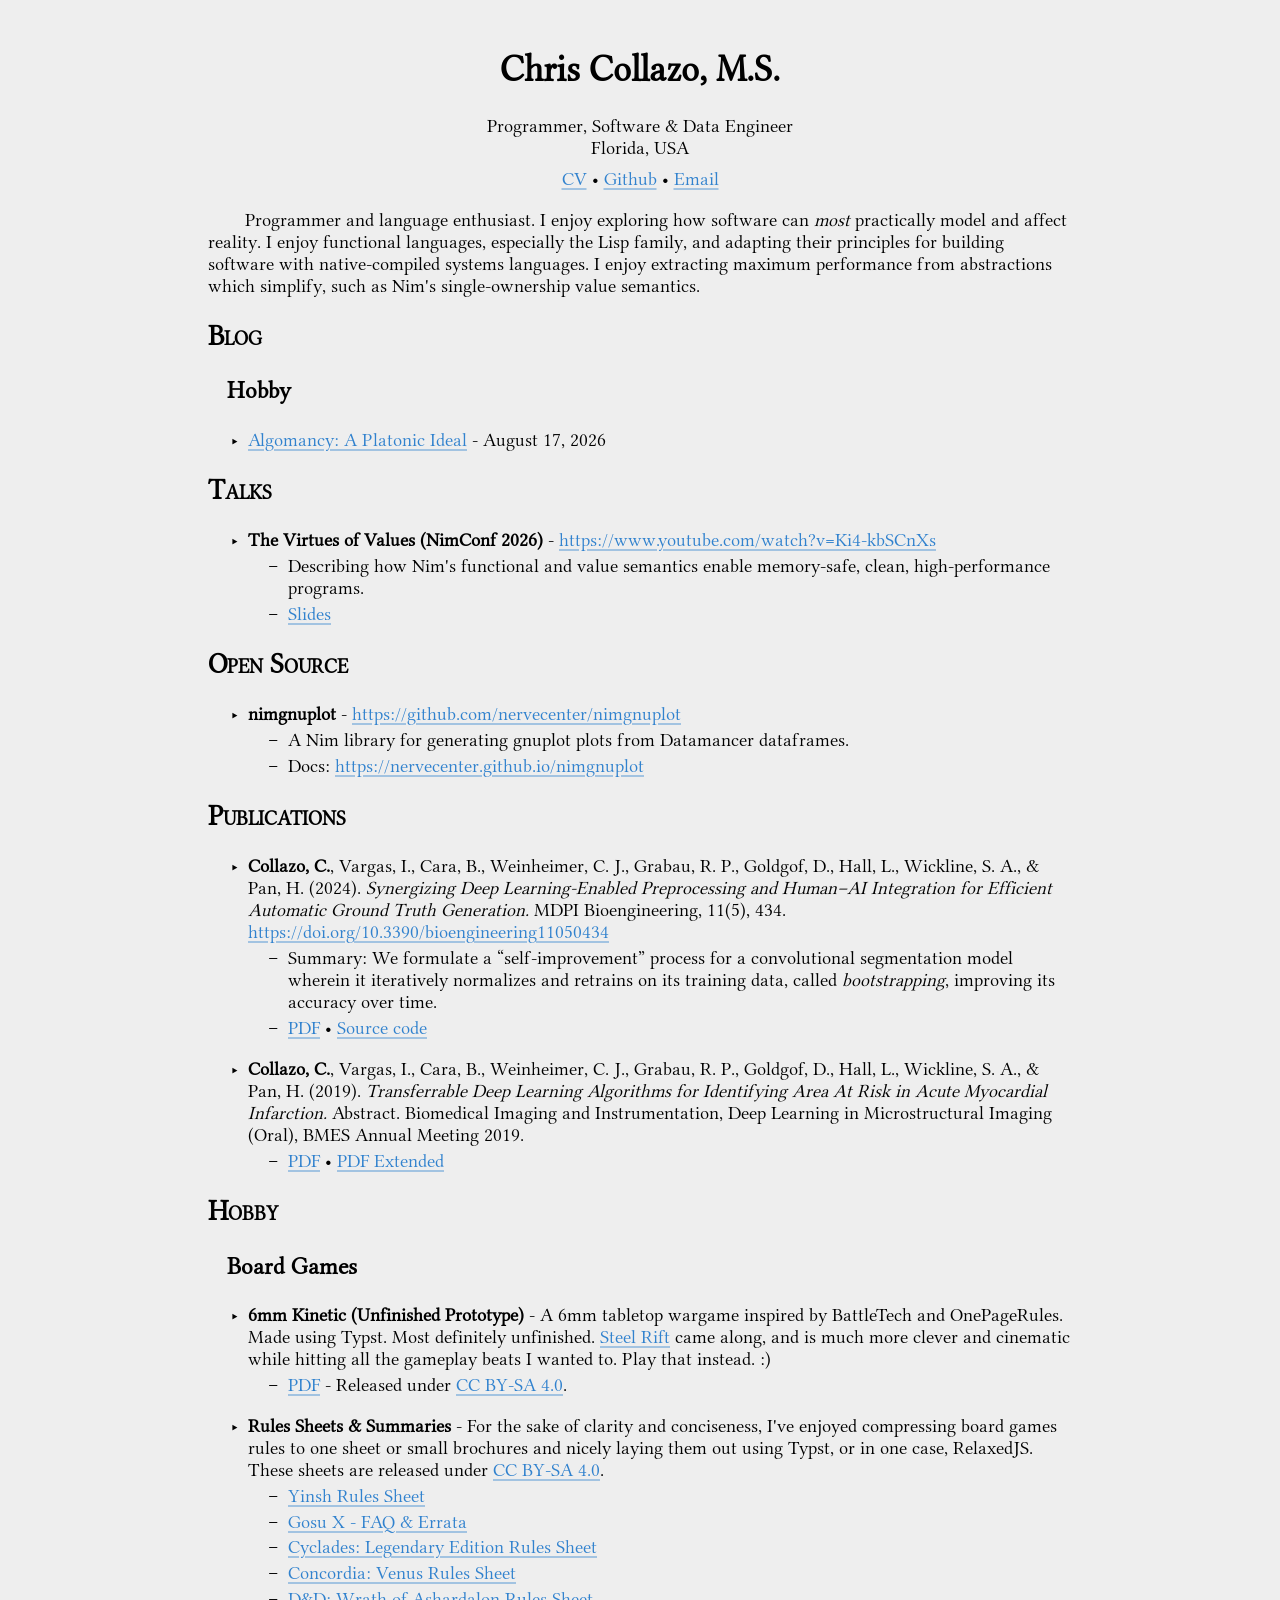
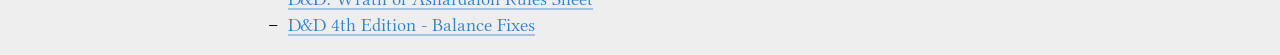
==== index.html @ 67cae838 "Separate stylesheet. Added Algomancy review, in new Blog section." ====
<!DOCTYPE html>
<html>
    <head>
        <meta charset="utf-8" />
        <title>Chris Collazo</title>
        <link rel="stylesheet" href="cc_style.css">
    </head>
    <body>
        <div id="main-column">
            <h1 style="text-align:center">Chris Collazo, M.S.</h1>
            <div id="info">
                Programmer, Software & Data Engineer</br>
                Florida, USA</br>
            </div>
            <div id="links">
                <a href="docs/chris_collazo_cv_2026.pdf">CV</a> • <a href="https://github.com/nervecenter">Github</a> • <a href="mailto:nervecenter7@gmail.com">Email</a>
            </div>
            <div id="summary">
                <p>Programmer and language enthusiast. I enjoy exploring how software can <i>most</i> practically model and affect reality. I enjoy functional languages, especially the Lisp family, and adapting their principles for building software with native-compiled systems languages. I enjoy extracting maximum performance from abstractions which simplify, such as Nim's single-ownership value semantics.</p>
            </div>
            <h2>Blog</h2>
            <h3 class="subsection-header">Hobby</h3>
            <ul>
                <li><a href="algomancy_a_platonic_ideal.html">Algomancy: A Platonic Ideal</a> - August 17, 2026</li>
            </ul>
            <h2>Talks</h2>
            <ul>
                <li><b>The Virtues of Values (NimConf 2026)</b> - <a href="https://www.youtube.com/watch?v=Ki4-kbSCnXs">https://www.youtube.com/watch?v=Ki4-kbSCnXs</a>
                    <ul>
                        <li>Describing how Nim's functional and value semantics enable memory-safe, clean, high-performance programs.</li>
                        <li><a href="docs/The Virtues of Values Final Draft.pdf">Slides</a></li>
                    </ul>
                </li>
            </ul>
            <h2>Open Source</h2>
            <ul>
                <li><b>nimgnuplot</b> - <a href="https://github.com/nervecenter/nimgnuplot">https://github.com/nervecenter/nimgnuplot</a>
                    <ul>
                        <li>A Nim library for generating gnuplot plots from Datamancer dataframes.</li>
                        <li>Docs: <a href="https://nervecenter.github.io/nimgnuplot">https://nervecenter.github.io/nimgnuplot</a></li>
                    </ul>
                </li>
            </ul>
            <h2>Publications</h2>
            <ul>
                <li><b>Collazo, C.</b>, Vargas, I., Cara, B., Weinheimer, C. J., Grabau, R. P., Goldgof, D., Hall, L., Wickline, S. A., & Pan, H. (2024). <i>Synergizing Deep Learning-Enabled Preprocessing and Human–AI Integration for Efficient Automatic Ground Truth Generation.</i> MDPI Bioengineering, 11(5), 434. <a href="https://doi.org/10.3390/bioengineering11050434">https://doi.org/10.3390/bioengineering11050434</a></a>
                    <ul>
                        <li>Summary: We formulate a “self-improvement” process for a convolutional segmentation model wherein it iteratively normalizes and retrains on its training data, called <i>bootstrapping</i>, improving its accuracy over time.</li>
                        <li><a href="docs/bioengineering-11-00434.pdf">PDF</a> • <a href="https://github.com/nervecenter/bsp-experiment">Source code</a></li>
                    </ul>
                </li>
                <li>
                    <b>Collazo, C.</b>, Vargas, I., Cara, B., Weinheimer, C. J., Grabau, R. P., Goldgof, D., Hall, L., Wickline, S. A., & Pan, H. (2019). <i>Transferrable Deep Learning Algorithms for Identifying Area At Risk in Acute Myocardial Infarction.</i> Abstract. Biomedical Imaging and Instrumentation, Deep Learning in Microstructural Imaging (Oral), BMES Annual Meeting 2019.
                    <ul>
                        <li><a href="docs/Chris Collazo BME Abstract Final Draft.pdf">PDF</a> • <a href="docs/Chris Collazo BMES Extended Abstract - Final Draft Revised.pdf">PDF Extended</a></li>
                    </ul>
                </li>
            </ul>
            <h2>Hobby</h2>
            <h3 class="subsection-header">Board Games</h3>
            <ul>
                <li><b>6mm Kinetic (Unfinished Prototype)</b> - A 6mm tabletop wargame inspired by BattleTech and OnePageRules. Made using Typst. Most definitely unfinished. <a href="https://www.steelrift.com/">Steel Rift</a> came along, and is much more clever and cinematic while hitting all the gameplay beats I wanted to. Play that instead. :)
                    <ul>
                        <li><a href="docs/6mm_kinetic_open.pdf">PDF</a> -  Released under <a href="https://creativecommons.org/licenses/by-sa/4.0/deed.en">CC BY-SA 4.0</a>.</li>
                    </ul>
                </li>
                <li><b>Rules Sheets & Summaries</b> - For the sake of clarity and conciseness, I've enjoyed compressing board games rules to one sheet or small brochures and nicely laying them out using Typst, or in one case, RelaxedJS. These sheets are released under <a href="https://creativecommons.org/licenses/by-sa/4.0/deed.en">CC BY-SA 4.0</a>.
                    <ul>
                        <li><a href="docs/yinsh_rules_sheet.pdf">Yinsh Rules Sheet</a></li>
                        <li><a href="docs/Gosu_X_Clarifications_Errata_FAQ.pdf">Gosu X - FAQ & Errata</a></li>
                        <li><a href="docs/cyclades_rules_sheet.pdf">Cyclades: Legendary Edition Rules Sheet</a></li>
                        <li><a href="docs/concordia_rules_sheet.pdf">Concordia: Venus Rules Sheet</a></li>
                        <li><a href="docs/ashardalon_rules_sheet.pdf">D&D: Wrath of Ashardalon Rules Sheet</a></li>
                        <li><a href="docs/4e_balance_fixes.pdf">D&D 4th Edition - Balance Fixes</a></li>
                    </ul>
                </li>
            </ul>
        </div>
    </body>
</html>
---- cc_style.css ----
/* Copyright Chris Collazo */

/*@font-face {
    font-family: "EB Garamond";
    src: url("fonts/EBGaramond-VariableFont_wght.woff2") format('woff2');
}
@font-face {
    font-family: "EB Garamond";
    src: url("fonts/EBGaramond-Italic-VariableFont_wght.woff2") format('woff2');
    font-style: italic;
}*/

@font-face {
    font-family: "Libertinus Serif Display";
    src: url("fonts/LibertinusSerifDisplay-Regular.woff2") format('woff2');
}

body {
    /*font-family: "EB Garamond", "serif";*/
    font-family: "Libertinus Serif Display", "serif";
    background-color: #EEEEEE;
    font-size: 14pt;
}

#main-column {
    margin-left: auto;
    margin-right: auto;
    margin-top: 0.5in;
    max-width: 9in;
}

#info {
    text-align:center;
}

#links {
    text-align:center;
    margin-top: 0.5em;
}

p {
    text-indent: 2em;
}

#summary {
    margin-top: 1em;
    margin-bottom: 1em;
}

#summary p {
    margin-top: 0in;
    margin-bottom: 0in;
}

h2 {
    font-variant: small-caps;
}

h3 {
    font-size: 1.3em;
}

h4 {
    font-size: 1.1em;
    color: #555555;
    margin-top: 1em;
    margin-bottom: 1em;
}

.subsection-header {
    margin-left: 0.2in;
}

ul {
    list-style-type: "‣  ";
}
ul ul {
    list-style-type: "–  ";
}
#main-column > ul > li {
    margin-bottom: 0.2in;
}
li {
    margin-top: 0.04in;
}

a {
    color: #3182CE;
    text-decoration: underline;
    text-decoration-color: rgba(49, 130, 206, 0.4);
    text-decoration-thickness: 1.5px;
    text-underline-offset: 3px;
}

a:hover {
    color: #2B6CB0;
    text-decoration-color: #2B6CB0;
    text-decoration-thickness: 2px;
}

a:visited {
    color: #553C9A;
    text-decoration-color: rgba(85, 60, 154, 0.4);
}

img {
    display: block;
    margin-left: auto;
    margin-right: auto;
}

.caption {
    display: block;
    margin-left: auto;
    margin-right: auto;
    width: 75%;
    text-align: center;
    text-indent: 0;
}

#main-column > .compact-list > li {
    margin-top: 0.04in;
    margin-bottom: 0.04in;
}
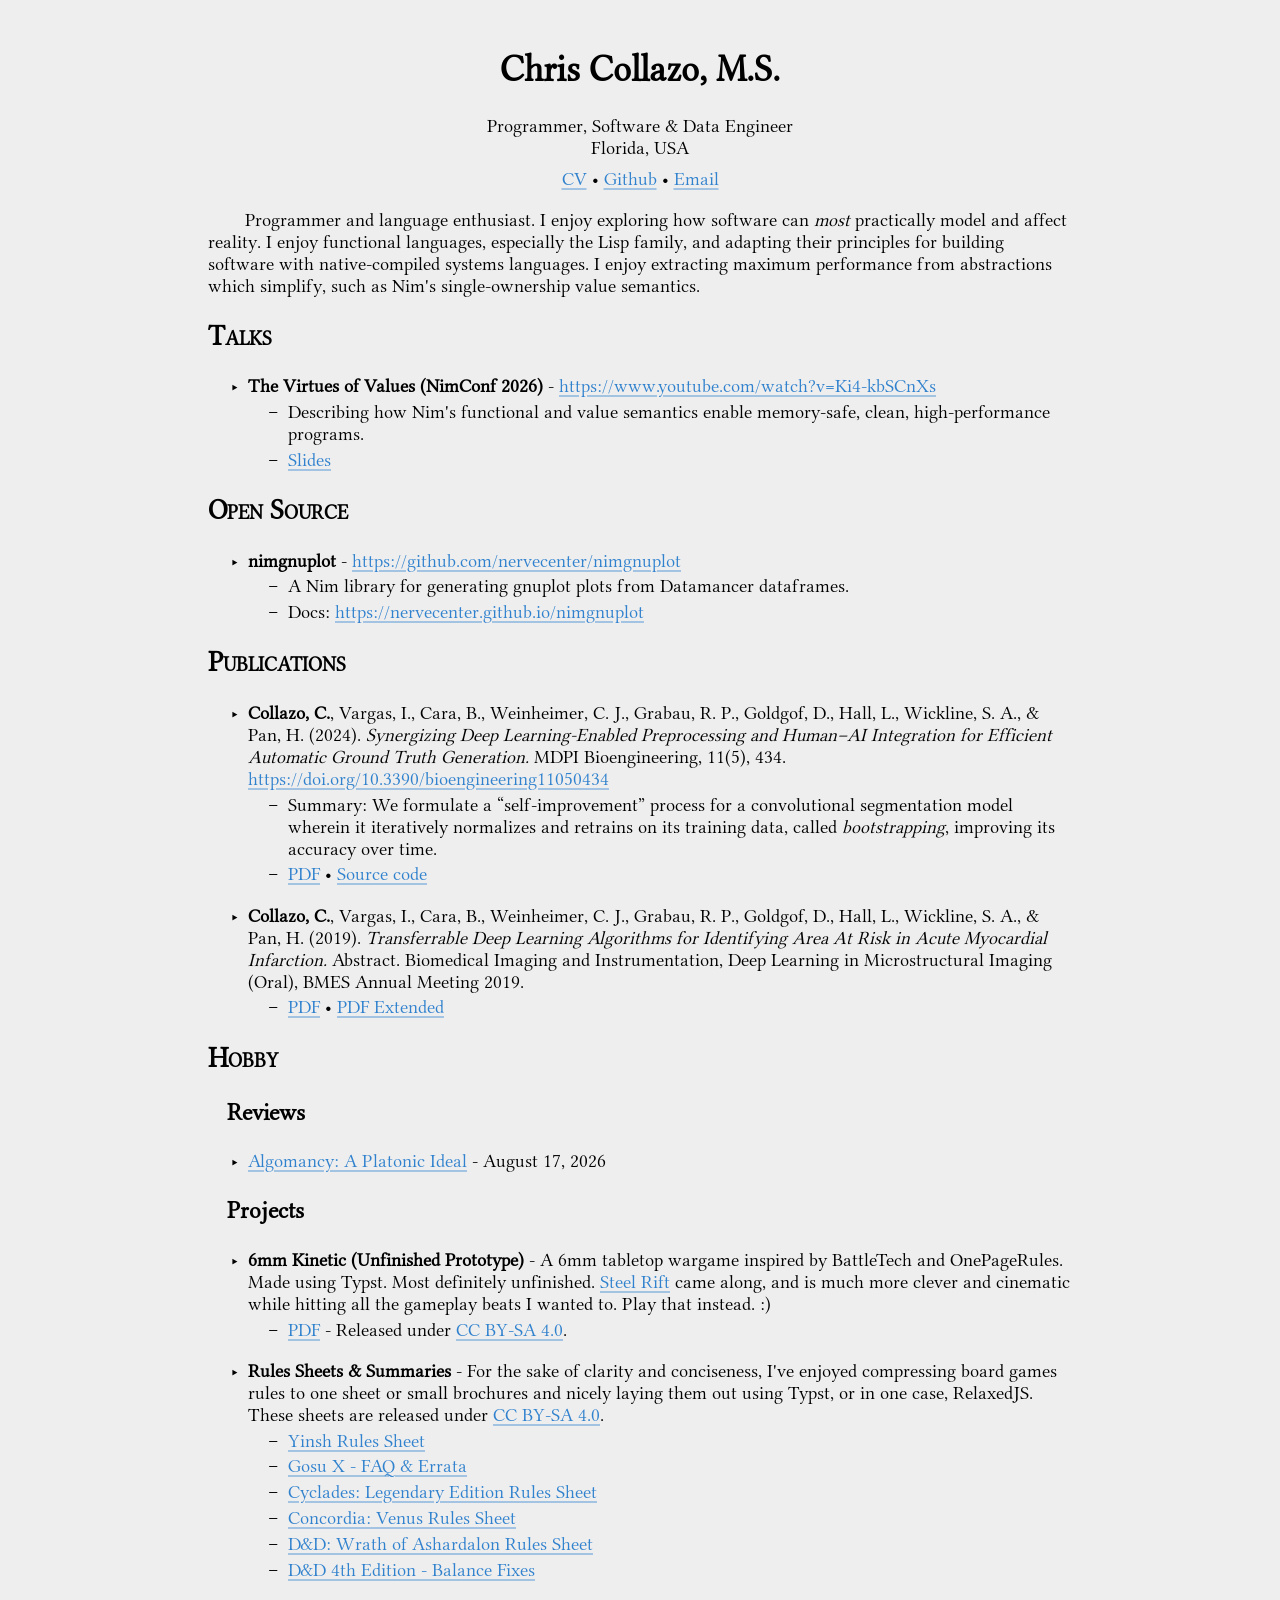
==== commit 8359fdbb: "Consolidated Hobby to its own section." ====
--- a/index.html
+++ b/index.html
@@ -18,11 +18,7 @@
             <div id="summary">
                 <p>Programmer and language enthusiast. I enjoy exploring how software can <i>most</i> practically model and affect reality. I enjoy functional languages, especially the Lisp family, and adapting their principles for building software with native-compiled systems languages. I enjoy extracting maximum performance from abstractions which simplify, such as Nim's single-ownership value semantics.</p>
             </div>
-            <h2>Blog</h2>
-            <h3 class="subsection-header">Hobby</h3>
-            <ul>
-                <li><a href="algomancy_a_platonic_ideal.html">Algomancy: A Platonic Ideal</a> - August 17, 2026</li>
-            </ul>
+            <!-- <h2>Blog</h2> -->
             <h2>Talks</h2>
             <ul>
                 <li><b>The Virtues of Values (NimConf 2026)</b> - <a href="https://www.youtube.com/watch?v=Ki4-kbSCnXs">https://www.youtube.com/watch?v=Ki4-kbSCnXs</a>
@@ -57,7 +53,11 @@
                 </li>
             </ul>
             <h2>Hobby</h2>
-            <h3 class="subsection-header">Board Games</h3>
+            <h3 class="subsection-header">Reviews</h3>
+            <ul>
+                <li><a href="algomancy_a_platonic_ideal.html">Algomancy: A Platonic Ideal</a> - August 17, 2026</li>
+            </ul>
+            <h3 class="subsection-header">Projects</h3>
             <ul>
                 <li><b>6mm Kinetic (Unfinished Prototype)</b> - A 6mm tabletop wargame inspired by BattleTech and OnePageRules. Made using Typst. Most definitely unfinished. <a href="https://www.steelrift.com/">Steel Rift</a> came along, and is much more clever and cinematic while hitting all the gameplay beats I wanted to. Play that instead. :)
                     <ul>
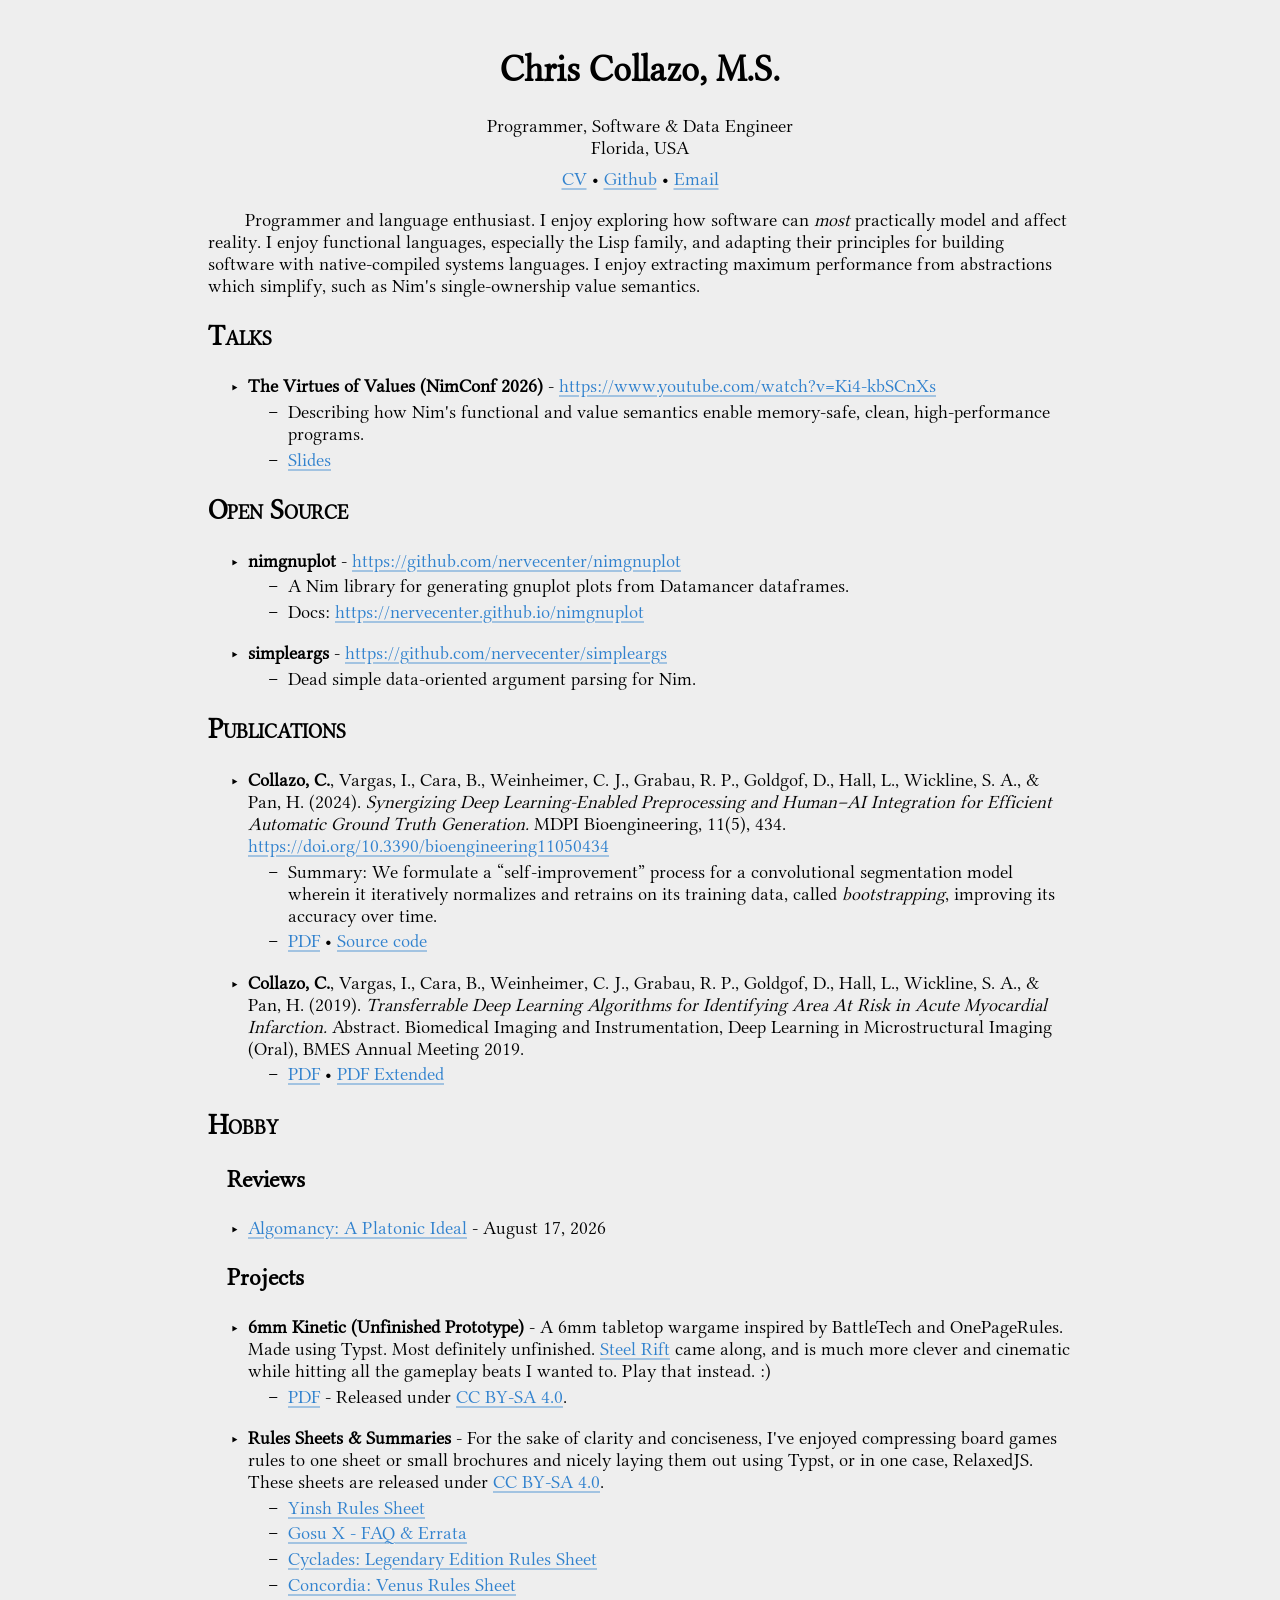
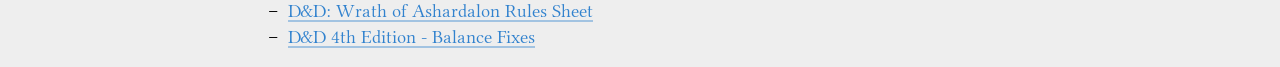
==== commit 0dd9ad55: "Added simpleargs to open source section." ====
--- a/index.html
+++ b/index.html
@@ -34,6 +34,11 @@
                     <ul>
                         <li>A Nim library for generating gnuplot plots from Datamancer dataframes.</li>
                         <li>Docs: <a href="https://nervecenter.github.io/nimgnuplot">https://nervecenter.github.io/nimgnuplot</a></li>
+                    </ul>
+                </li>
+                <li><b>simpleargs</b> - <a href="https://github.com/nervecenter/simpleargs">https://github.com/nervecenter/simpleargs</a>
+                    <ul>
+                        <li>Dead simple data-oriented argument parsing for Nim.</li>
                     </ul>
                 </li>
             </ul>
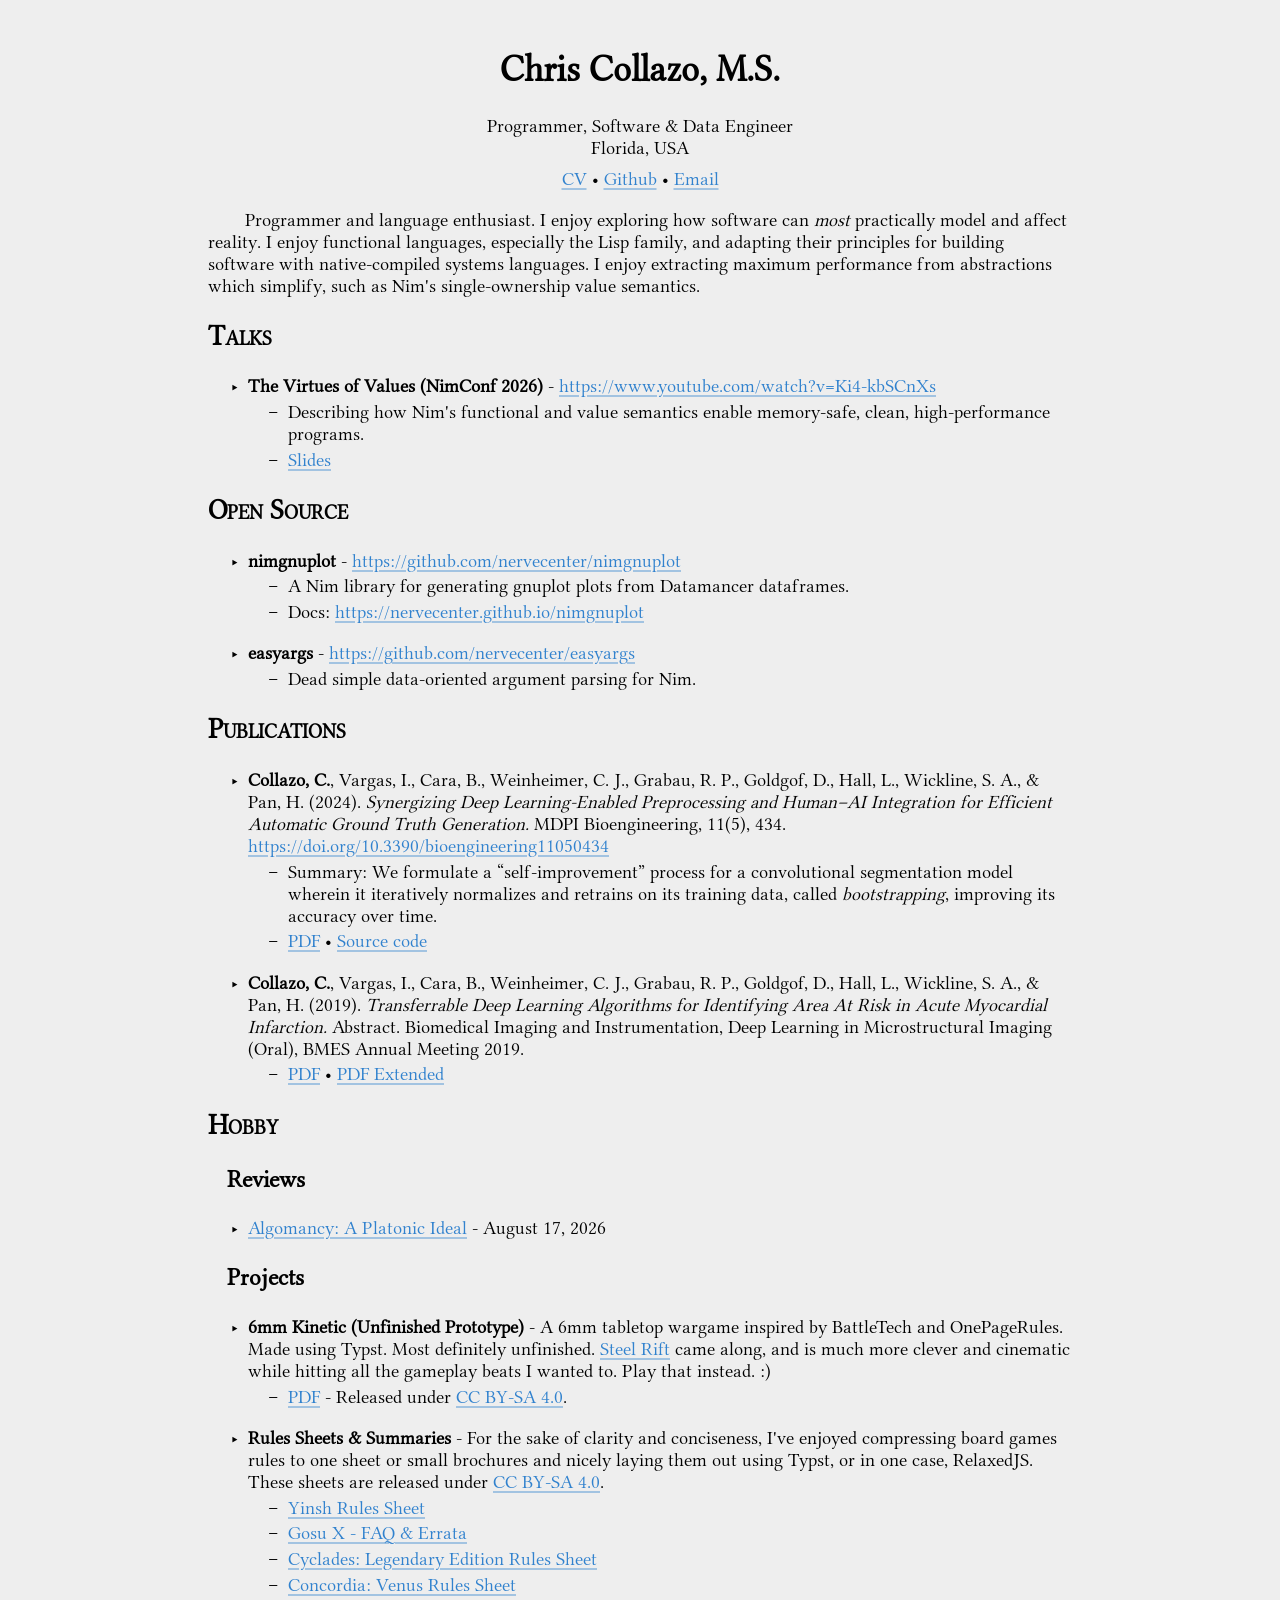
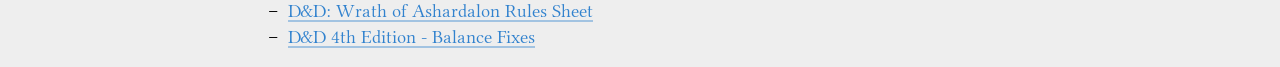
==== commit 9def8a7a: "Renamed `simpleargs` to `easyargs`." ====
--- a/index.html
+++ b/index.html
@@ -36,7 +36,7 @@
                         <li>Docs: <a href="https://nervecenter.github.io/nimgnuplot">https://nervecenter.github.io/nimgnuplot</a></li>
                     </ul>
                 </li>
-                <li><b>simpleargs</b> - <a href="https://github.com/nervecenter/simpleargs">https://github.com/nervecenter/simpleargs</a>
+                <li><b>easyargs</b> - <a href="https://github.com/nervecenter/easyargs">https://github.com/nervecenter/easyargs</a>
                     <ul>
                         <li>Dead simple data-oriented argument parsing for Nim.</li>
                     </ul>
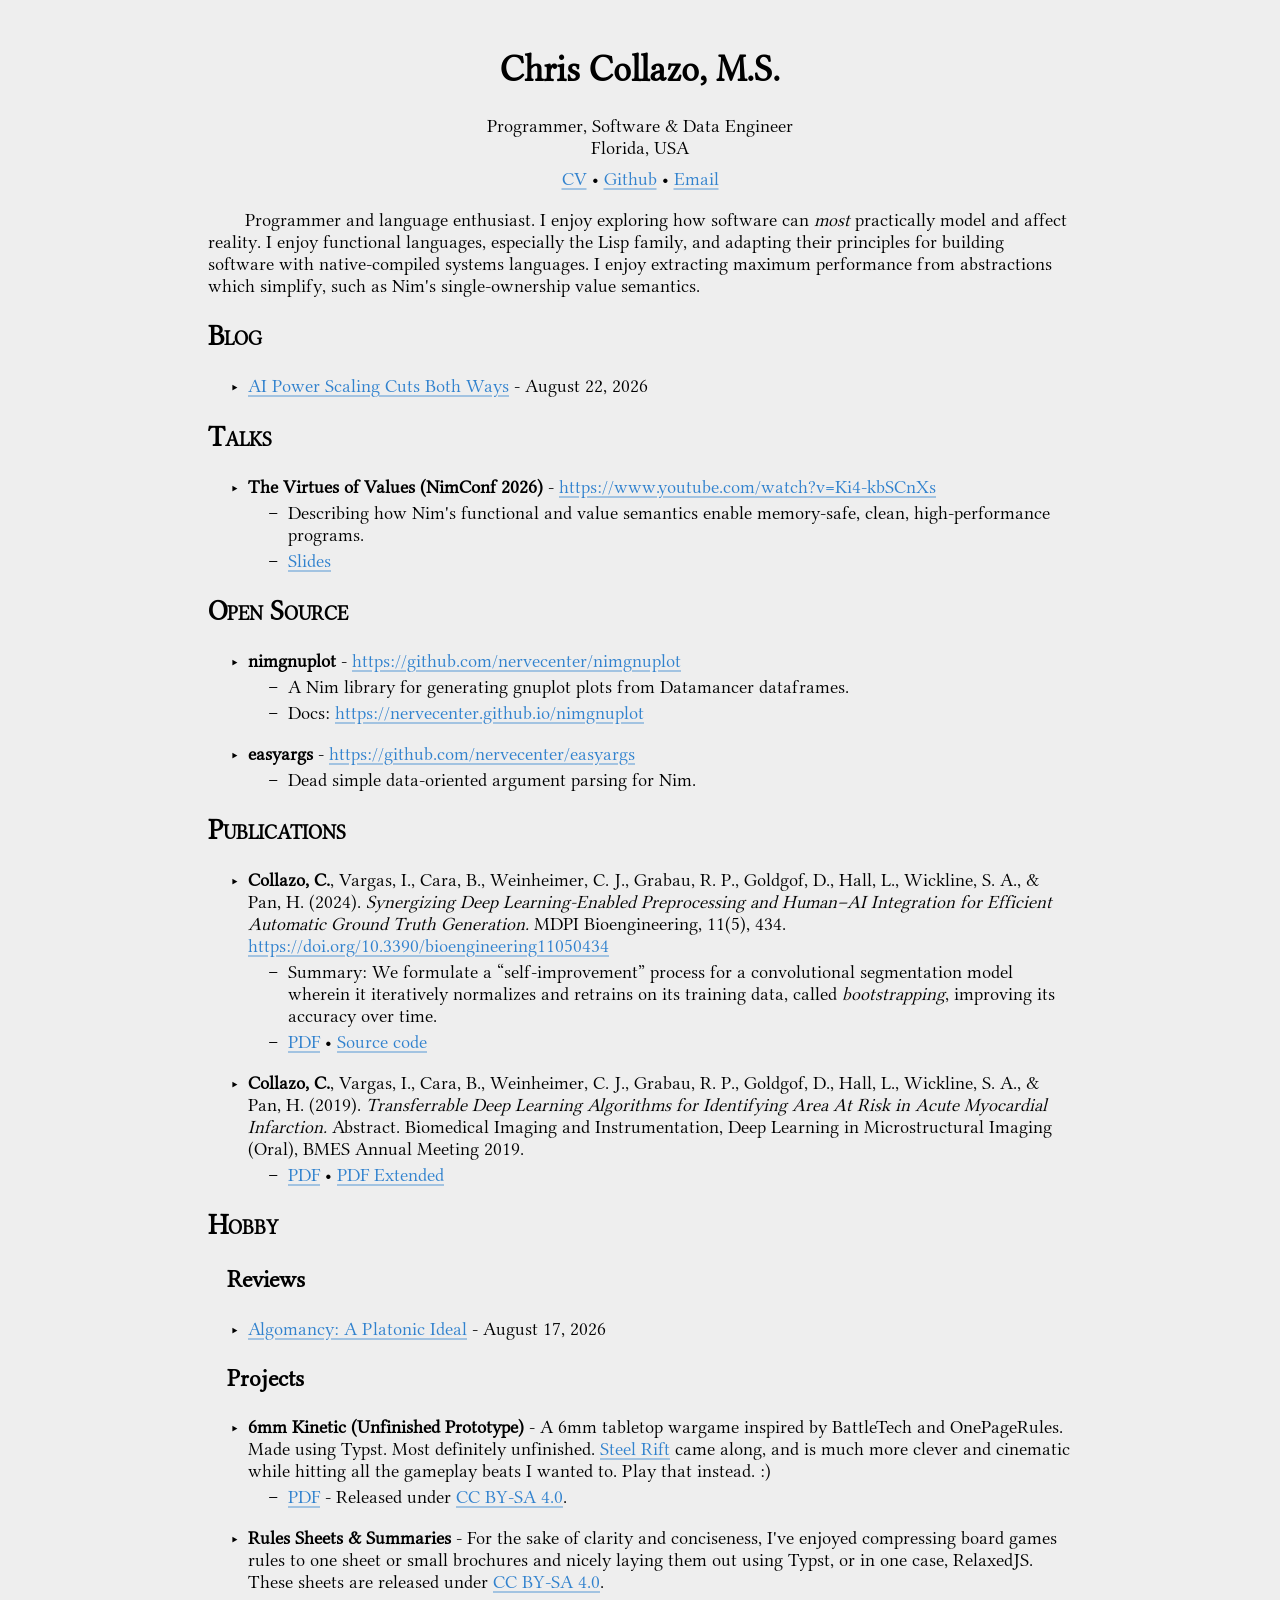
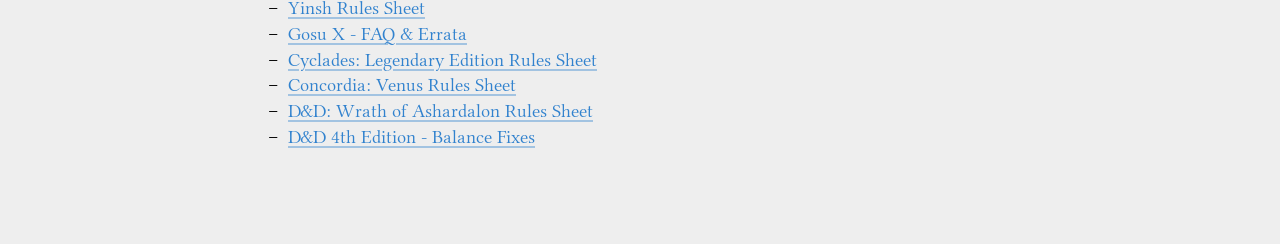
==== commit 7171a3b9: "Added AI Power Scaling blog post." ====
--- a/index.html
+++ b/index.html
@@ -18,7 +18,10 @@
             <div id="summary">
                 <p>Programmer and language enthusiast. I enjoy exploring how software can <i>most</i> practically model and affect reality. I enjoy functional languages, especially the Lisp family, and adapting their principles for building software with native-compiled systems languages. I enjoy extracting maximum performance from abstractions which simplify, such as Nim's single-ownership value semantics.</p>
             </div>
-            <!-- <h2>Blog</h2> -->
+            <h2>Blog</h2>
+            <ul>
+                <li><a href="ai_power_scaling_cuts_both_ways.html">AI Power Scaling Cuts Both Ways</a> - August 22, 2026</li>
+            </ul>
             <h2>Talks</h2>
             <ul>
                 <li><b>The Virtues of Values (NimConf 2026)</b> - <a href="https://www.youtube.com/watch?v=Ki4-kbSCnXs">https://www.youtube.com/watch?v=Ki4-kbSCnXs</a>
--- a/cc_style.css
+++ b/cc_style.css
@@ -26,11 +26,16 @@
     margin-left: auto;
     margin-right: auto;
     margin-top: 0.5in;
+    margin-bottom: 1in;
     max-width: 9in;
 }
 
+.article-header {
+    text-align: center;
+}
+
 #info {
-    text-align:center;
+    text-align: center;
 }
 
 #links {
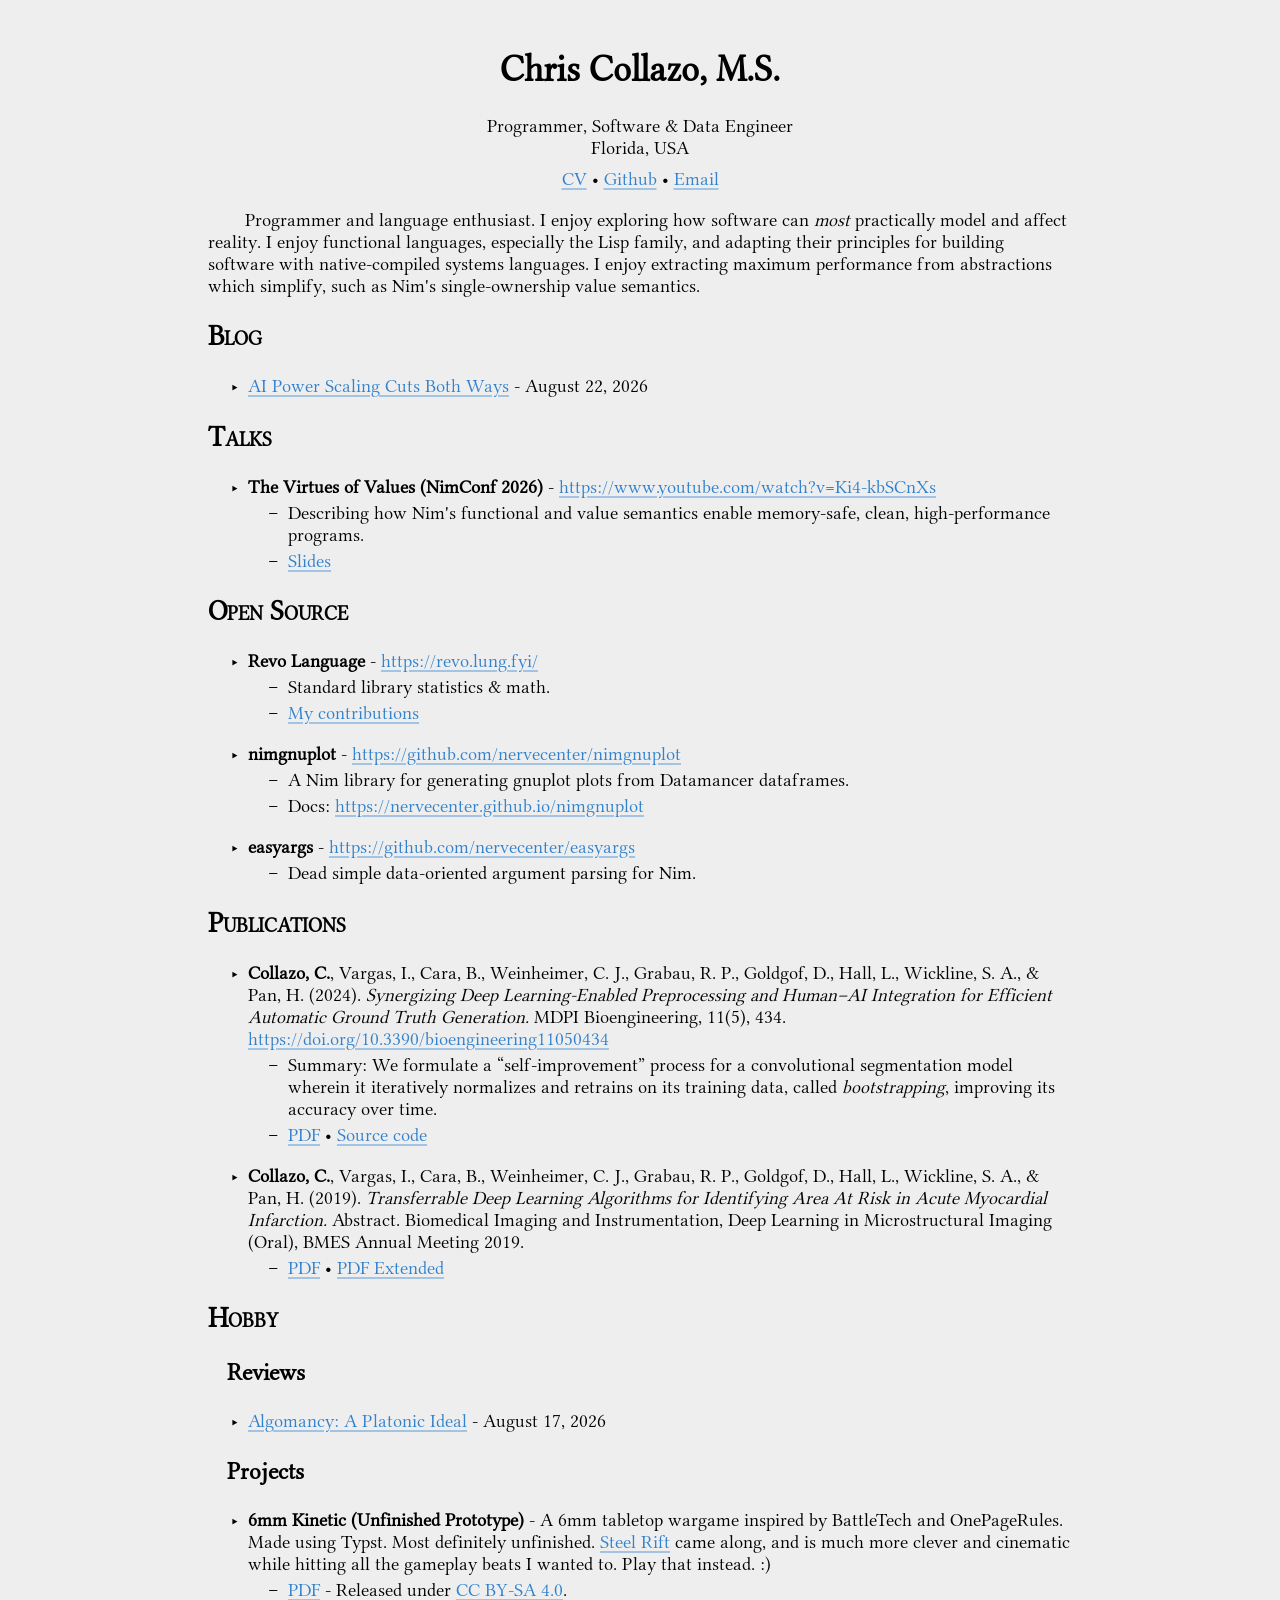
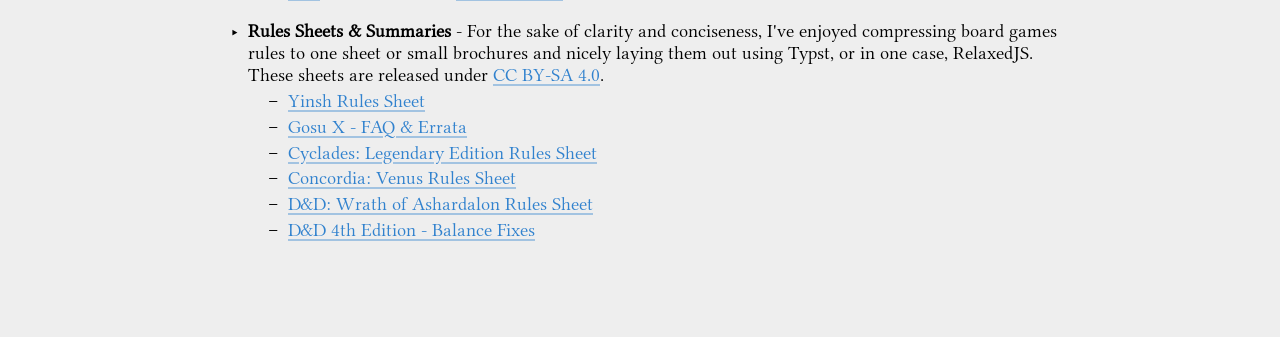
==== commit 0bc512c5: "Added revo contributions to main page open source section." ====
--- a/index.html
+++ b/index.html
@@ -33,6 +33,12 @@
             </ul>
             <h2>Open Source</h2>
             <ul>
+                <li><b>Revo Language</b> - <a href="https://revo.lung.fyi/">https://revo.lung.fyi/</a>
+                    <ul>
+                        <li>Standard library statistics & math.</li>
+                        <li><a href="https://github.com/if-not-nil/revo/pulls?q=is%3Apr+author%3Anervecenter">My contributions</a></li>
+                    </ul>
+                </li>
                 <li><b>nimgnuplot</b> - <a href="https://github.com/nervecenter/nimgnuplot">https://github.com/nervecenter/nimgnuplot</a>
                     <ul>
                         <li>A Nim library for generating gnuplot plots from Datamancer dataframes.</li>
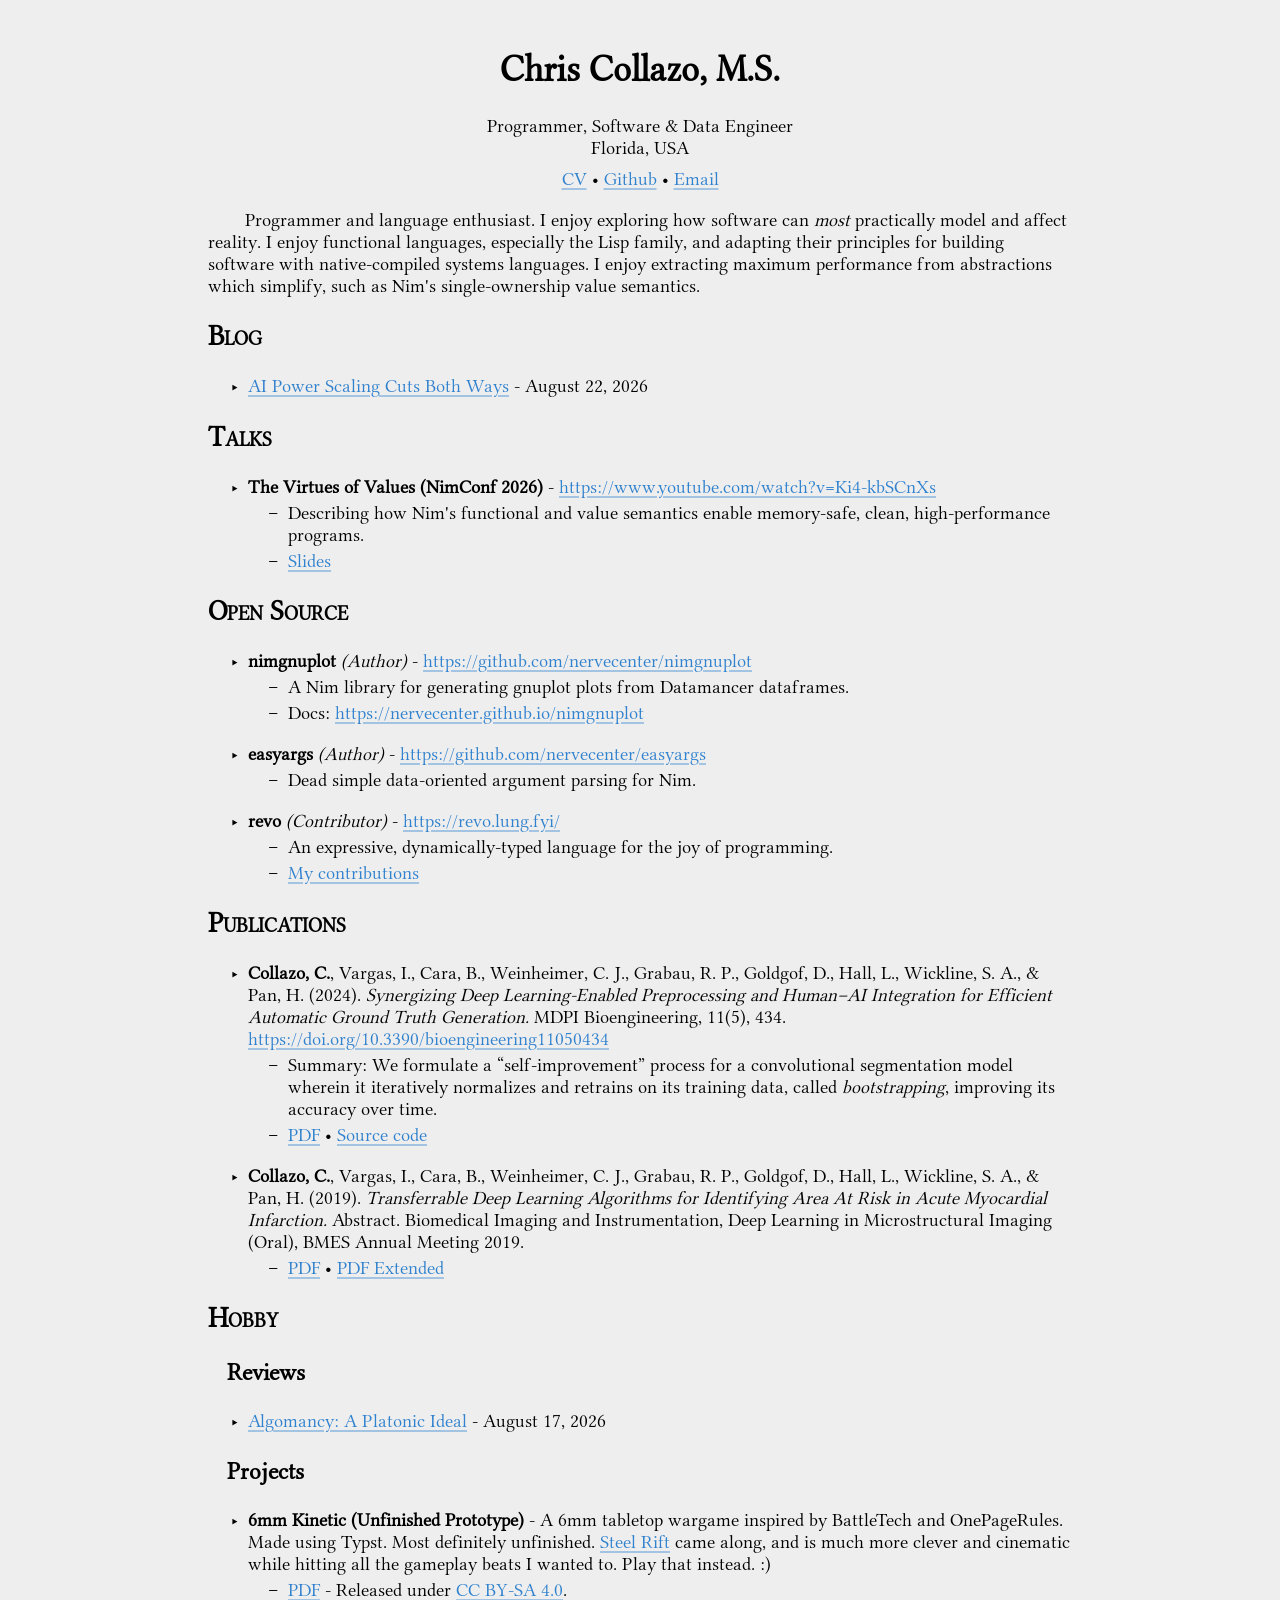
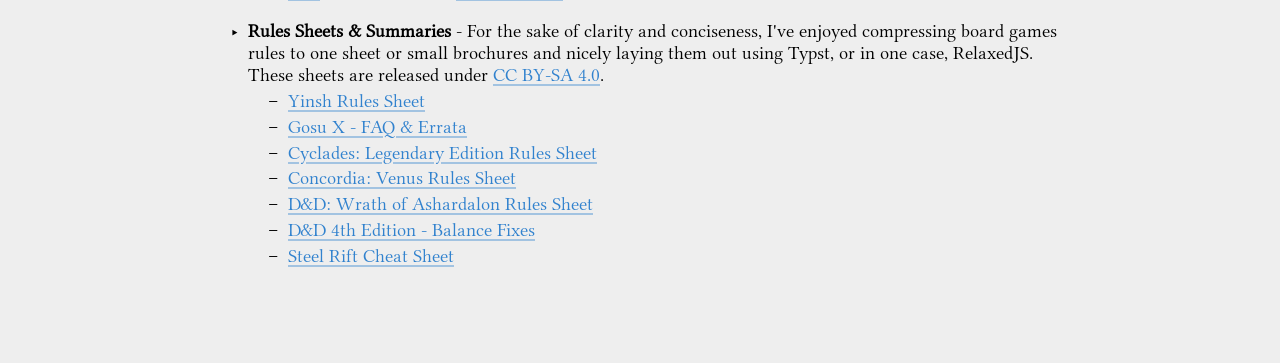
==== commit 245df912: "Updated CV and equivalent parts. Added Steel Rift cheat sheet." ====
--- a/index.html
+++ b/index.html
@@ -33,21 +33,21 @@
             </ul>
             <h2>Open Source</h2>
             <ul>
-                <li><b>Revo Language</b> - <a href="https://revo.lung.fyi/">https://revo.lung.fyi/</a>
-                    <ul>
-                        <li>Standard library statistics & math.</li>
-                        <li><a href="https://github.com/if-not-nil/revo/pulls?q=is%3Apr+author%3Anervecenter">My contributions</a></li>
-                    </ul>
-                </li>
-                <li><b>nimgnuplot</b> - <a href="https://github.com/nervecenter/nimgnuplot">https://github.com/nervecenter/nimgnuplot</a>
+                <li><b>nimgnuplot</b> <i>(Author)</i> - <a href="https://github.com/nervecenter/nimgnuplot">https://github.com/nervecenter/nimgnuplot</a>
                     <ul>
                         <li>A Nim library for generating gnuplot plots from Datamancer dataframes.</li>
                         <li>Docs: <a href="https://nervecenter.github.io/nimgnuplot">https://nervecenter.github.io/nimgnuplot</a></li>
                     </ul>
                 </li>
-                <li><b>easyargs</b> - <a href="https://github.com/nervecenter/easyargs">https://github.com/nervecenter/easyargs</a>
+                <li><b>easyargs</b> <i>(Author)</i> - <a href="https://github.com/nervecenter/easyargs">https://github.com/nervecenter/easyargs</a>
                     <ul>
                         <li>Dead simple data-oriented argument parsing for Nim.</li>
+                    </ul>
+                </li>
+                <li><b>revo</b> <i>(Contributor)</i> - <a href="https://revo.lung.fyi/">https://revo.lung.fyi/</a>
+                    <ul>
+                        <li>An expressive, dynamically-typed language for the joy of programming.</li>
+                        <li><a href="https://github.com/if-not-nil/revo/pulls?q=is%3Apr+author%3Anervecenter">My contributions</a></li>
                     </ul>
                 </li>
             </ul>
@@ -86,6 +86,7 @@
                         <li><a href="docs/concordia_rules_sheet.pdf">Concordia: Venus Rules Sheet</a></li>
                         <li><a href="docs/ashardalon_rules_sheet.pdf">D&D: Wrath of Ashardalon Rules Sheet</a></li>
                         <li><a href="docs/4e_balance_fixes.pdf">D&D 4th Edition - Balance Fixes</a></li>
+                        <li><a href="docs/steel_rift_cheat_sheet.pdf">Steel Rift Cheat Sheet</a></li>
                     </ul>
                 </li>
             </ul>
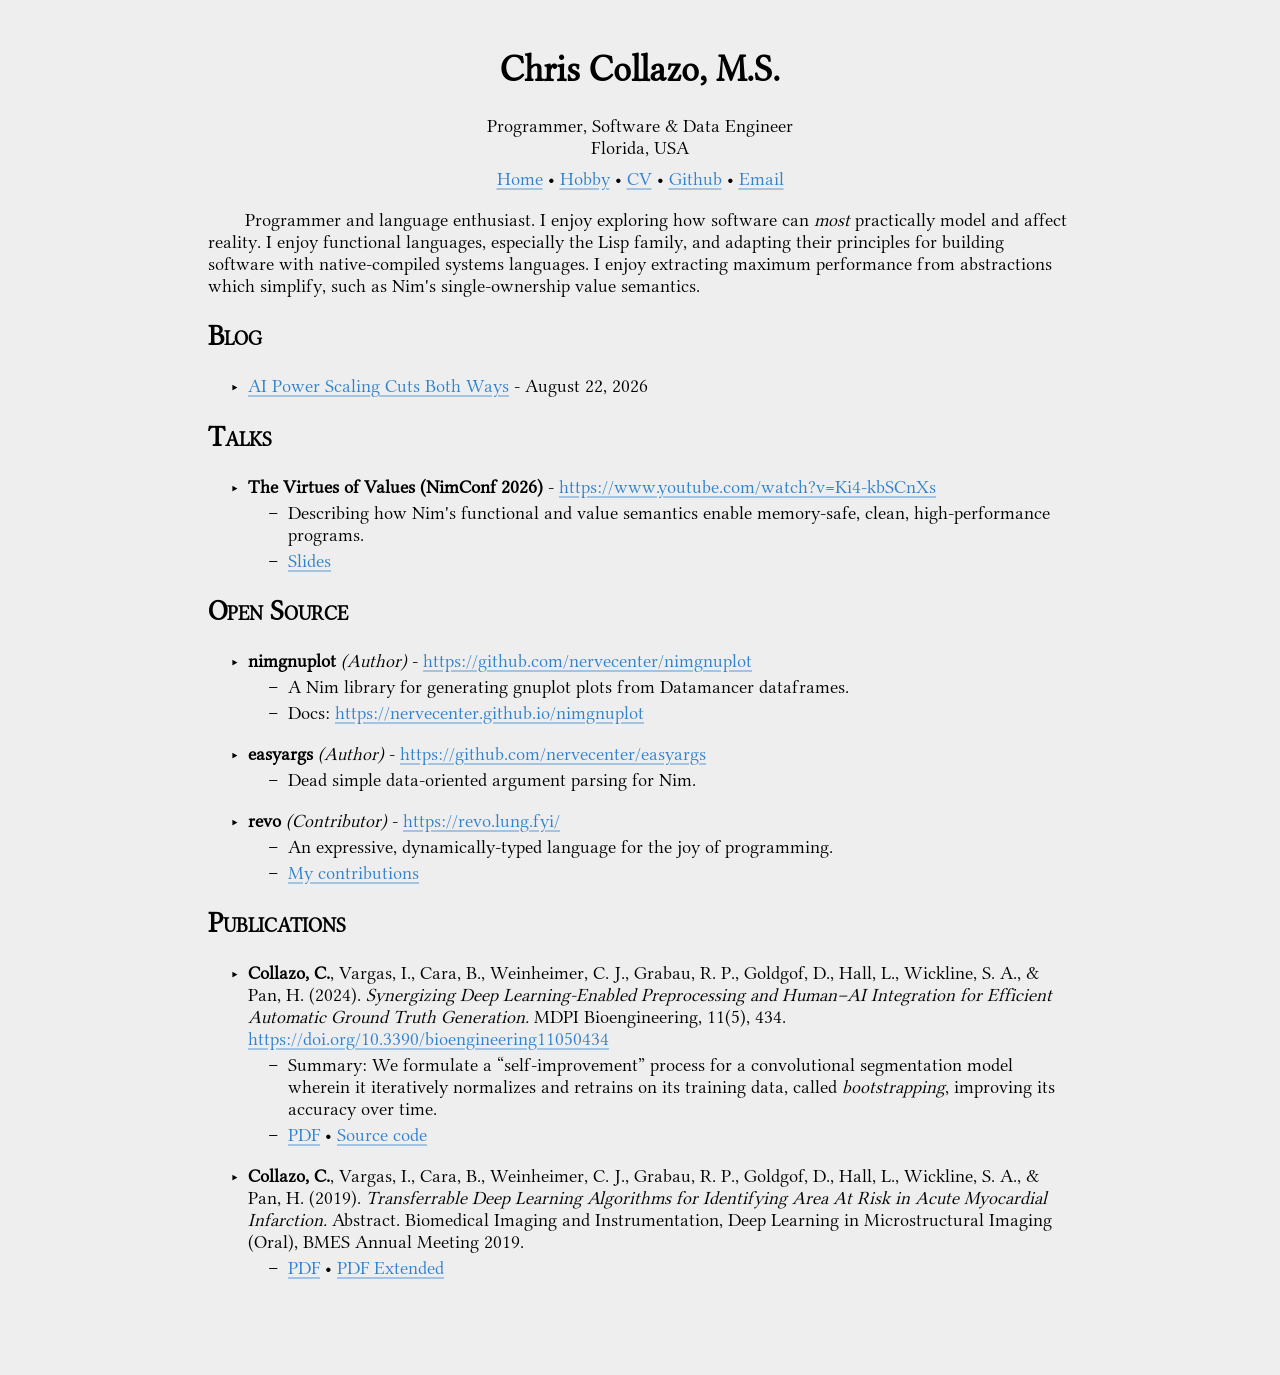
==== commit 7822dc9e: "Separate Hobby into its own page. Add navigation links." ====
--- a/index.html
+++ b/index.html
@@ -13,7 +13,11 @@
                 Florida, USA</br>
             </div>
             <div id="links">
-                <a href="docs/chris_collazo_cv_2026.pdf">CV</a> • <a href="https://github.com/nervecenter">Github</a> • <a href="mailto:nervecenter7@gmail.com">Email</a>
+                <a href="index.html">Home</a> •
+                <a href="hobby.html">Hobby</a> •
+                <a href="docs/chris_collazo_cv_2026.pdf">CV</a> •
+                <a href="https://github.com/nervecenter">Github</a> •
+                <a href="mailto:nervecenter7@gmail.com">Email</a>
             </div>
             <div id="summary">
                 <p>Programmer and language enthusiast. I enjoy exploring how software can <i>most</i> practically model and affect reality. I enjoy functional languages, especially the Lisp family, and adapting their principles for building software with native-compiled systems languages. I enjoy extracting maximum performance from abstractions which simplify, such as Nim's single-ownership value semantics.</p>
@@ -66,30 +70,6 @@
                     </ul>
                 </li>
             </ul>
-            <h2>Hobby</h2>
-            <h3 class="subsection-header">Reviews</h3>
-            <ul>
-                <li><a href="algomancy_a_platonic_ideal.html">Algomancy: A Platonic Ideal</a> - August 17, 2026</li>
-            </ul>
-            <h3 class="subsection-header">Projects</h3>
-            <ul>
-                <li><b>6mm Kinetic (Unfinished Prototype)</b> - A 6mm tabletop wargame inspired by BattleTech and OnePageRules. Made using Typst. Most definitely unfinished. <a href="https://www.steelrift.com/">Steel Rift</a> came along, and is much more clever and cinematic while hitting all the gameplay beats I wanted to. Play that instead. :)
-                    <ul>
-                        <li><a href="docs/6mm_kinetic_open.pdf">PDF</a> -  Released under <a href="https://creativecommons.org/licenses/by-sa/4.0/deed.en">CC BY-SA 4.0</a>.</li>
-                    </ul>
-                </li>
-                <li><b>Rules Sheets & Summaries</b> - For the sake of clarity and conciseness, I've enjoyed compressing board games rules to one sheet or small brochures and nicely laying them out using Typst, or in one case, RelaxedJS. These sheets are released under <a href="https://creativecommons.org/licenses/by-sa/4.0/deed.en">CC BY-SA 4.0</a>.
-                    <ul>
-                        <li><a href="docs/yinsh_rules_sheet.pdf">Yinsh Rules Sheet</a></li>
-                        <li><a href="docs/Gosu_X_Clarifications_Errata_FAQ.pdf">Gosu X - FAQ & Errata</a></li>
-                        <li><a href="docs/cyclades_rules_sheet.pdf">Cyclades: Legendary Edition Rules Sheet</a></li>
-                        <li><a href="docs/concordia_rules_sheet.pdf">Concordia: Venus Rules Sheet</a></li>
-                        <li><a href="docs/ashardalon_rules_sheet.pdf">D&D: Wrath of Ashardalon Rules Sheet</a></li>
-                        <li><a href="docs/4e_balance_fixes.pdf">D&D 4th Edition - Balance Fixes</a></li>
-                        <li><a href="docs/steel_rift_cheat_sheet.pdf">Steel Rift Cheat Sheet</a></li>
-                    </ul>
-                </li>
-            </ul>
         </div>
     </body>
 </html>
